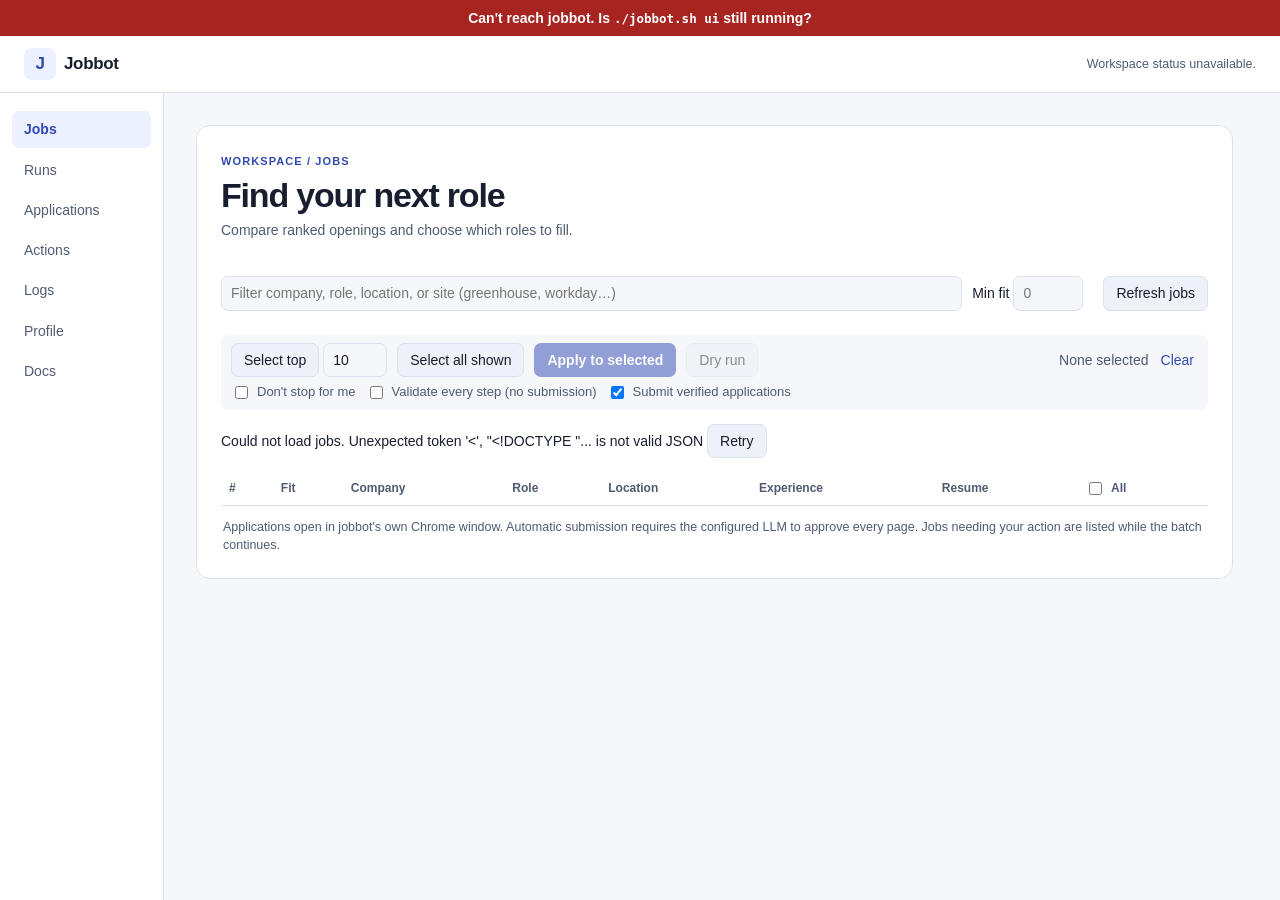
==== jobbot/ui/static/index.html @ e3281ee0 "Require employer-page controls for hosted application steps" ====
<!doctype html>
<html lang="en">
<head>
  <meta charset="utf-8">
  <meta name="viewport" content="width=device-width, initial-scale=1">
  <meta name="jobbot-token" content="__JOBBOT_TOKEN__">
  <title>jobbot</title>
  <link rel="icon" href="favicon.svg" type="image/svg+xml">
  <link rel="stylesheet" href="style.css">
</head>
<body class="dashboard-page">
  <div id="conn-banner" class="conn-banner" role="alert" hidden></div>
  <header class="top">
    <div class="brand"><span class="brand-mark" aria-hidden="true">J</span> Jobbot</div>
    <span class="workspace-mode" id="workspace-mode" hidden></span>
    <div class="status" id="status" aria-label="Workspace connections"></div>
    <button id="account-signout" hidden>Sign out</button>
  </header>

  <div class="workspace">
    <nav class="tabs" role="tablist" aria-label="Jobbot pages">
      <button role="tab" id="nav-jobs" aria-controls="tab-jobs" data-tab="jobs" aria-selected="true">Jobs</button>
      <button role="tab" id="nav-apply" aria-controls="tab-apply" data-tab="apply" aria-selected="false" tabindex="-1">Runs <span class="badge" id="apply-badge" hidden></span></button>
      <button role="tab" id="nav-applications" aria-controls="tab-applications" data-tab="applications" aria-selected="false" tabindex="-1">Applications</button>
      <button role="tab" id="nav-actions" aria-controls="tab-actions" data-tab="actions" aria-selected="false" tabindex="-1">Actions</button>
      <button role="tab" id="nav-logs" aria-controls="tab-logs" data-tab="logs" aria-selected="false" tabindex="-1">Logs</button>
      <button role="tab" id="nav-profile" aria-controls="tab-profile" data-tab="profile" aria-selected="false" tabindex="-1">Profile</button>
      <button role="tab" id="nav-docs" aria-controls="tab-docs" data-tab="docs" aria-selected="false" tabindex="-1">Docs</button>
    </nav>
    <main tabindex="0" aria-label="Workspace content">
      <!-- Jobs -->
      <section class="panel" id="tab-jobs" role="tabpanel" aria-labelledby="nav-jobs">
        <div class="page-heading">
          <span class="eyebrow">Workspace / Jobs</span>
          <h1>Find your next role</h1>
          <p>Compare ranked openings and choose which roles to fill.</p>
        </div>
        <div class="run-strip" id="run-strip" hidden></div>
        <div id="hosted-apply-note" class="workspace-notice" hidden>
          <div><strong>Hosted browser</strong>
            <p>Jobbot fills in Chromium on the host. Review answers or take control of the browser in Runs. Dry runs are view-only.</p></div>
          <button type="button" data-go="docs">View setup guide</button>
        </div>
        <section class="stats" id="stats" aria-label="Application overview"></section>
        <div class="toolbar">
          <input type="search" id="jobs-q" aria-label="Filter jobs" placeholder="Filter company, role, location, or site (greenhouse, workday…)">
          <label>Min fit <input type="number" id="jobs-min" min="0" max="100" step="5" placeholder="0"></label>
          <span class="muted" id="jobs-count"></span>
          <button id="jobs-refresh" title="Sync Gmail, scan every company's job board, then rank the new roles">Refresh jobs</button>
        </div>
        <div class="toolbar"><div class="views" id="jobs-views" role="tablist" aria-label="Which roles"></div></div>
        <p class="refresh-status" id="refresh-status" hidden></p>
        <div class="selbar">
          <div class="toolbar">
            <span class="sel-top"><button id="sel-top">Select top</button><input type="number" id="sel-top-n" min="1" max="500" value="10" aria-label="How many roles to select"></span>
            <button id="sel-all">Select all shown</button>
            <button class="primary" id="apply-selected" disabled>Apply to selected</button>
            <button id="dry-selected" disabled>Dry run</button>
            <button id="notdup-selected" disabled hidden title="These are different openings from the applications they look like">Mark selected as not duplicates</button>
            <span class="sel-state"><span id="sel-count" class="muted">None selected</span>
              <button class="link" id="sel-clear">Clear</button></span>
          </div>

          <div class="toolbar run-options" id="local-run-options">
            <label class="check" title="Never stop: jobs that need you are listed at the end, and each finished application waits for your Submit"><input type="checkbox" id="unattended"> Don't stop for me</label>
            <label class="check" title="Fill and check every page, but never submit"><input type="checkbox" id="validate-steps"> Validate every step (no submission)</label>
            <label class="check" title="Runs without prompts and submits only after the configured LLM approves every field"><input type="checkbox" id="auto-submit" checked> Submit verified applications</label>
          </div>
        </div>
        <div id="run-confirmation" class="prompt" role="region" aria-label="Confirm application run" hidden></div>
        <p id="jobs-load" role="status" hidden></p>
        <div class="table-wrap"><table class="grid" id="jobs-table">
          <thead><tr>
            <th data-sort="n">#</th><th data-sort="fit_score">Fit</th><th data-sort="company">Company</th>
            <th data-sort="title">Role</th><th data-sort="location">Location</th><th data-sort="experience">Experience</th>
            <th>Resume</th><th class="sel-head"><label class="check"><input type="checkbox" id="sel-all-box" aria-label="Select all shown roles"> All</label></th>
          </tr></thead>
          <tbody></tbody>
        </table></div>
        <div class="toolbar" id="jobs-page-controls"><button type="button" id="jobs-more" hidden>Load more</button></div>
        <p class="hint" id="local-run-hint">Applications open in jobbot's own Chrome window. Automatic submission requires the configured LLM to approve every page. Jobs needing your action are listed while the batch continues.</p>
      </section>

      <!-- Apply (live run) -->
      <section class="panel" id="tab-apply" role="tabpanel" aria-labelledby="nav-apply" hidden>
        <div class="page-heading">
          <h1>Application runs</h1>
          <p>Follow progress, review answers, and see which applications need your input.</p>
        </div>
        <p id="run-load" role="status" hidden></p>
        <div class="toolbar run-overview">
          <b id="run-title">No apply run yet</b>
          <span class="pill" id="run-status"></span>
          <span class="muted" id="run-progress"></span>
          <button type="button" id="run-current" hidden>Back to latest run</button>
          <button id="run-stop" hidden>Stop after this step</button>
        </div>
        <div class="run-grid">
          <div class="run-detail">
            <section id="live-preview" class="live-preview" aria-label="Hosted browser" hidden>
              <div class="toolbar">
                <button type="button" class="primary" id="live-open">Take control</button>
                <button type="button" id="live-refresh" hidden>Refresh view</button>
                <button type="button" id="live-release" hidden>Return control and recheck</button>
                <span id="live-spinner" class="live-spinner" aria-hidden="true" hidden></span>
                <span id="live-message" class="muted" role="status"></span>
              </div>
              <div id="live-viewport" hidden>
                <p class="hint" id="live-help">Click the page to use it. Use Tab, arrow keys, or scroll to navigate. Use Return control when you're done.</p>
                <img id="live-image" alt="Live employer browser viewport" tabindex="0" aria-describedby="live-help">
                <div class="toolbar" id="live-scroll-controls">
                  <button type="button" data-live-scroll="-720">Scroll up</button>
                  <button type="button" data-live-scroll="720">Scroll down</button>
                </div>
                <p class="hint" id="live-direct">You are operating the employer page directly. Click Next, Verify, or Submit here on the employer page, then return control.</p>
                <form id="live-text" class="toolbar">
                  <label>Type into the selected field <input id="live-input" type="text" spellcheck="false" maxlength="4000" autocomplete="off"></label>
                  <label class="check"><input type="checkbox" id="live-mask"> Hide text</label>
                  <button type="submit" id="live-send">Type text</button>
                  <button type="button" id="live-tab">Next field</button>
                </form>
              </div>
            </section>
            <details id="page-preview" open hidden><summary>Employer page</summary>
              <img id="page-preview-image" alt="Latest view of the employer’s browser page">
            </details>
            <div id="prompt"></div>
            <div id="needs"></div>
            <details id="run-activity" open hidden><summary>Activity</summary>
              <div id="feed" class="feed"></div>
            </details>
          </div>
          <aside class="run-sidebar">
            <section id="run-queue-card" hidden>
              <h2>Queue</h2>
              <ol id="queue" class="queue"></ol>
            </section>
            <section>
              <h2>Run history</h2>
              <p id="history-message" role="status" hidden></p>
              <ul id="history" class="history run-history"></ul>
            </section>
          </aside>
        </div>
      </section>

      <!-- Applications -->
      <section class="panel" id="tab-applications" role="tabpanel" aria-labelledby="nav-applications" hidden>
        <div class="page-heading">
          <span class="eyebrow">Workspace / Applications</span>
          <h1>Application history</h1>
          <p>Track status, the resume used, and where each record came from.</p>
        </div>
        <div class="toolbar">
          <input type="search" id="apps-q" aria-label="Filter applications" placeholder="Filter by company">
          <select id="apps-status" aria-label="Application status"><option value="">All statuses</option></select>
          <button class="primary" id="apps-add">Add application</button>
          <span class="muted" id="apps-count"></span>
        </div>
        <p id="apps-load" role="status" hidden></p>
        <div class="table-wrap"><table class="grid" id="apps-table">
          <thead><tr>
            <th data-sort="id">#</th><th data-sort="company">Company</th><th data-sort="title">Role</th>
            <th data-sort="status">Status</th><th data-sort="resume">Resume used</th><th data-sort="applied_on">Applied</th><th data-sort="updated_on">Updated</th>
            <th data-sort="source">Source</th>
          </tr></thead>
          <tbody></tbody>
        </table></div>
        <div class="toolbar" id="apps-page-controls"><button type="button" id="apps-more" hidden>Load more</button></div>
      </section>

      <!-- Actions -->
      <section class="panel" id="tab-actions" role="tabpanel" aria-labelledby="nav-actions" hidden>
        <div class="page-heading">
          <h1>Actions</h1>
          <p>Find jobs, rank them against your resumes, and manage Gmail.</p>
        </div>
        <div class="cards">
          <div class="card"><h3>Scan jobs</h3><p>Find new roles on company job boards.</p>
            <button class="primary" data-task="scan">Run scan</button></div>
          <div class="card"><h3>Rank jobs</h3><p>Score new roles against your resumes with the configured model.</p>
            <button class="primary" data-task="rank">Run rank</button></div>
          <div class="card"><h3>Parse resumes</h3><p>Refresh the skills Jobbot extracts from your PDFs.</p>
            <button class="primary" data-task="resumes">Parse resumes</button></div>
          <div class="card"><h3>Gmail <span class="pill" id="gmail-state">Not connected</span></h3><p id="gmail-text">Import application emails, and read verification codes and links for sign-ups.</p>
            <button class="primary" data-task="sync-gmail" id="gmail-sync">Sync Gmail</button>
            <button data-task="gmail-login" id="gmail-login">Connect Gmail</button>
            <button id="gmail-disconnect" hidden>Disconnect Gmail</button></div>
        </div>
        <h2 class="section-title">Recent activity</h2>
        <div id="tasks"></div>
      </section>

      <!-- Logs -->
      <section class="panel" id="tab-logs" role="tabpanel" aria-labelledby="nav-logs" hidden>
        <div class="page-heading">
          <span class="eyebrow">Workspace / Logs</span>
          <h1>Activity logs</h1>
          <p>Inspect application activity and filter by date or text.</p>
        </div>
        <div class="toolbar"><select id="logs-date" aria-label="Log date"></select>
          <input type="search" id="logs-q" aria-label="Filter log lines" placeholder="Filter lines"></div>
        <pre class="log" id="logs"></pre>
      </section>

      <!-- Docs -->
      <section class="panel" id="tab-docs" role="tabpanel" aria-labelledby="nav-docs" hidden>
        <div class="page-heading">
          <span class="eyebrow">Workspace / Docs</span>
          <h1>Jobbot guide</h1>
          <p>Setup, application workflows, and troubleshooting.</p>
        </div>
        <div class="docs-grid"><nav id="docs-nav" class="docs-nav"></nav><article id="docs-page" class="md"></article></div>
      </section>

      <!-- Profile -->
      <section class="panel" id="tab-profile" role="tabpanel" aria-labelledby="nav-profile" hidden>
        <div class="page-heading" id="local-profile-heading">
          <span class="eyebrow">Workspace / Profile</span>
          <h1>Candidate profile</h1>
          <p>Edit your candidate details, resume paths, and fixed answers.</p>
        </div>
        <section id="account-resume" class="resume-library" hidden aria-labelledby="resume-heading">
          <header class="resume-heading">
            <div><span class="eyebrow">Workspace / Profile</span><h1 id="resume-heading">Resume library</h1>
            <p>Manage the PDFs Jobbot uses to rank jobs and review resume details.</p></div>
            <button type="button" class="primary" id="resume-upload-open">＋ Upload PDF</button>
          </header>
          <div class="resume-panel">
            <div class="resume-panel-head"><strong>Your resumes</strong><span id="resume-count" class="muted"></span></div>
            <ul id="resume-list" class="resume-list"></ul>
          </div>
          <p id="resume-list-msg" role="status" hidden></p>
        </section>
        <section class="card" id="employer-auth" hidden>
          <h2>Employer sign-in</h2>
          <p id="employer-auth-state"></p>
          <p>In live runs, Jobbot uses your profile email to try signup first, then sign-in.
            Connect Gmail in Actions to let Jobbot look for verification codes.</p>
          <p class="hint">Set <code>JOBBOT_EMPLOYER_PASSWORD</code> in the host settings or the repository’s private
            <code>.env</code>, then restart the dashboard.</p>
        </section>
        <details id="profile-advanced" class="profile-advanced" open>
          <summary id="profile-editor-heading">Profile YAML</summary>
          <div class="toolbar"><span class="muted" id="profile-path"></span>
            <button class="primary" id="profile-save">Validate and save</button><span id="profile-msg" role="status"></span></div>
          <label for="profile-text" class="sr-only">Profile YAML</label>
          <textarea id="profile-text" spellcheck="false"></textarea>
          <p class="hint" id="local-profile-hint">Your profile is git-ignored and never committed. Saving keeps a backup next to it (<code>profile.yaml.bak</code>).</p>
        </details>
      </section>
    </main>
  </div>

  <dialog id="resume-dialog" class="resume-dialog" aria-labelledby="resume-dialog-title">
    <form id="resume-form">
      <header><h2 id="resume-dialog-title"></h2><p class="muted" id="resume-dialog-description"></p></header>
      <div id="resume-dialog-fields"></div>
      <p id="resume-dialog-error" role="alert" hidden></p>
      <footer><button id="resume-dialog-close" type="button">Cancel</button>
        <button class="primary" id="resume-dialog-submit" type="submit">Save</button></footer>
    </form>
  </dialog>
  <dialog id="resume-preview" class="resume-preview" aria-labelledby="resume-preview-title">
    <header><div><h2 id="resume-preview-title"></h2><p class="muted">PDF preview</p></div>
      <div class="resume-actions"><a id="resume-download" download>Download PDF</a><button id="resume-preview-close" type="button">Close</button></div></header>
    <iframe id="resume-preview-frame" title="Resume PDF"></iframe>
    <p class="muted">If the preview is blank, use Download PDF to open the original.</p>
  </dialog>
  <dialog id="dlg"><form method="dialog" id="dlg-form"></form></dialog>
  <script src="app.js"></script>
</body>
</html>
---- jobbot/ui/static/style.css ----
:root {
  --bg: #f6f7fb; --surface: #ffffff; --text: #181e2d; --muted: #505b72; --border: #dbe1ed;
  --accent: #304ab2; --accent-text: #ffffff; --row-hover: #edf1ff; --notice: #fff1da;
  --good: #13634e; --warn: #855013; --bad: #a82420; --chip: #eef1f7;
  color-scheme: light;
}
@media (prefers-color-scheme: dark) {
  :root {
    --bg: #14161c; --surface: #1c1f27; --text: #eef0f8; --muted: #acb5c9; --border: #373d4d;
    --accent: #afbdff; --accent-text: #151a30; --row-hover: #292f49; --notice: #392c22;
    --good: #8bdec3; --warn: #ffd098; --bad: #ffaaa4; --chip: #282d39;
    color-scheme: dark;
  }
}
* { box-sizing: border-box; }
[hidden] { display: none !important; }
body { margin: 0; background: var(--bg); color: var(--text);
  font: 14px/1.45 -apple-system, BlinkMacSystemFont, "Segoe UI", Roboto, sans-serif; }
code, pre, textarea { font-family: ui-monospace, SFMono-Regular, Menlo, monospace; font-size: 12.5px; }

.top { position: sticky; top: 0; z-index: 2; display: flex; align-items: center; gap: 12px; padding: 12px 24px;
  background: var(--surface); border-bottom: 1px solid var(--border); flex-wrap: wrap; }
.brand { display: inline-flex; align-items: center; gap: 8px; font-weight: 750; letter-spacing: -.02em; font-size: 17px; }
.brand-mark { display: inline-grid; place-items: center; width: 32px; height: 32px; border-radius: 8px;
  background: var(--row-hover); color: var(--accent); font-weight: 750; }
.workspace-mode { font-size: 12px; font-weight: 650; color: var(--accent); background: var(--row-hover);
  border-radius: 20px; padding: 4px 9px; }
.status { margin-left: auto; display: flex; flex-wrap: wrap; gap: 8px; color: var(--muted); font-size: 12.5px; }
.status .dot { display: inline-block; width: 7px; height: 7px; border-radius: 50%; margin-right: 5px; vertical-align: 1px; }

.workspace { display: grid; grid-template-columns: 164px minmax(0, 1fr); min-height: calc(100dvh - 58px); }
.tabs { display: flex; flex-direction: column; align-items: stretch; gap: 4px; padding: 18px 12px;
  border-right: 1px solid var(--border); background: var(--surface); }
.tabs button { border: 0; background: none; color: var(--muted); padding: 8px 12px; border-radius: 7px;
  cursor: pointer; font: inherit; text-align: left; }
.tabs button:hover { background: var(--chip); }
.tabs button[aria-selected="true"] { background: var(--row-hover); color: var(--accent); font-weight: 680; }
main { width: 100%; max-width: 1440px; min-width: 0; margin: 0 auto; padding: clamp(12px, 2.5vw, 32px); }
.page-heading { margin-bottom: 20px; }
.eyebrow { color: var(--accent); font-size: 11px; font-weight: 700; text-transform: uppercase; letter-spacing: .1em; }
.page-heading h1, .account-card h1 { font-size: clamp(24px, 3vw, 34px); line-height: 1.16; letter-spacing: -.035em; margin: 5px 0; }
.page-heading p, .account-card p:not(.eyebrow) { margin: 5px 0 0; color: var(--muted); }
.workspace-notice { display: flex; align-items: center; justify-content: space-between; gap: 10px; flex-wrap: wrap;
  border: 1px solid var(--border); border-radius: 9px; background: var(--notice); padding: 11px 13px; margin: 0 0 14px; }
.workspace-notice strong { color: var(--warn); }
.workspace-notice p { margin: 4px 0 0; }
.account-page main { display: grid; place-items: center; min-height: 90dvh; }
.account-card { width: min(100%, 465px); background: var(--surface); border: 1px solid var(--border);
  border-radius: 16px; padding: clamp(20px, 5vw, 36px); }
.account-card .brand { margin-bottom: 26px; }
.account-card .eyebrow { margin: 0; }
.account-card .primary-link { display: inline-flex; align-items: center; min-height: 44px; margin-top: 20px; padding: 8px 13px;
  color: var(--accent-text); background: var(--accent); font-weight: 650; border-radius: 8px; text-decoration: none; }
.sr-only { position: absolute; width: 1px; height: 1px; overflow: hidden; clip-path: inset(50%); white-space: nowrap; }

.stats { display: grid; grid-template-columns: repeat(auto-fit, minmax(120px, 1fr)); gap: 10px; margin-bottom: 16px; }
.stat { background: var(--surface); border: 1px solid var(--border); border-radius: 10px; padding: 10px 12px; }
.stat .label { color: var(--muted); font-size: 12px; }
.stat .value { font-size: 22px; font-weight: 650; font-variant-numeric: tabular-nums; }

.panel { background: var(--surface); border: 1px solid var(--border); border-radius: 14px; padding: clamp(13px, 2vw, 24px); }
.toolbar { display: flex; gap: 10px; align-items: center; flex-wrap: wrap; margin-bottom: 12px; }
.toolbar input[type="search"] { flex: 1 1 240px; min-width: 0; }
input, select, textarea, button { font: inherit; color: inherit; }
input[type="search"], input[type="number"], input[type="text"], input[type="date"], select, textarea {
  background: var(--bg); border: 1px solid var(--border); border-radius: 7px; padding: 6px 9px; }
input[type="number"] { width: 70px; }
label.check { display: flex; gap: 6px; align-items: center; color: var(--muted); }
button { background: var(--chip); border: 1px solid var(--border); border-radius: 7px; padding: 6px 12px; cursor: pointer; }
button.primary { background: var(--accent); color: var(--accent-text); border-color: transparent; font-weight: 600; }
button:disabled { opacity: 0.5; cursor: default; }
button.link { background: none; border: 0; color: var(--accent); padding: 2px 4px; }
.muted { color: var(--muted); }
.hint { color: var(--muted); font-size: 12.5px; margin: 12px 2px 0; }

.table-wrap { overflow-x: auto; }
table.grid { width: 100%; border-collapse: collapse; }
.grid th { text-align: left; font-weight: 600; color: var(--muted); font-size: 12px; padding: 7px 8px;
  border-bottom: 1px solid var(--border); white-space: nowrap; cursor: pointer; user-select: none; }
.grid th.sorted::after { content: " ↓"; } .grid th.sorted.asc::after { content: " ↑"; }
.grid td { padding: 8px; border-bottom: 1px solid var(--border); vertical-align: top; }
.grid tbody tr:hover { background: var(--row-hover); }
.grid tbody tr.clickable { cursor: pointer; }
.grid td.num { font-variant-numeric: tabular-nums; white-space: nowrap; }
.role a { color: var(--text); text-decoration: none; font-weight: 550; }
.role a:hover { text-decoration: underline; }
.reason { color: var(--muted); font-size: 12.5px; margin-top: 3px; }
.dim { opacity: 0.55; }

.fit { display: inline-block; min-width: 34px; text-align: center; border-radius: 6px; padding: 1px 6px; font-weight: 650;
  font-variant-numeric: tabular-nums; background: var(--chip); }
.fit.high { color: var(--good); } .fit.mid { color: var(--warn); } .fit.low { color: var(--bad); }
.pill { display: inline-block; border-radius: 999px; padding: 1px 8px; font-size: 12px; background: var(--chip); white-space: nowrap; }
.pill.applied, .pill.offer { color: var(--good); } .pill.interview, .pill.assessment { color: var(--accent); }
.pill.rejected, .pill.withdrawn, .pill.ghosted { color: var(--muted); } .pill.maybe { color: var(--warn); }

.cards { display: grid; grid-template-columns: repeat(auto-fit, minmax(min(100%, 230px), 1fr)); gap: 12px; }
.card { border: 1px solid var(--border); border-radius: 10px; padding: 14px; background: var(--bg); }
.card h3 { margin: 0 0 4px; font-size: 15px; } .card p { margin: 0 0 12px; color: var(--muted); }
.card button + button { margin-left: 6px; }
.section-title { font-size: 14px; margin: 20px 0 8px; }
.task { border: 1px solid var(--border); border-radius: 10px; margin-bottom: 10px; overflow: hidden; }
.task-head { display: flex; gap: 10px; align-items: center; padding: 8px 12px; background: var(--bg); }
.task-head .when { margin-left: auto; color: var(--muted); font-size: 12px; }
pre.log, .task pre { margin: 0; padding: 10px 12px; max-height: 60vh; overflow: auto; white-space: pre-wrap; word-break: break-word; }
.task pre { max-height: 260px; }
pre.log .warn { color: var(--bad); } pre.log .head { font-weight: 700; color: var(--accent); }
textarea#profile-text { width: 100%; min-height: 38vh; resize: vertical; line-height: 1.5; }

dialog { border: 1px solid var(--border); border-radius: 12px; background: var(--surface); color: var(--text);
  width: min(640px, calc(100vw - 32px)); padding: 0; }
dialog::backdrop { background: rgba(0, 0, 0, 0.35); }
dialog form { padding: 18px; }
dialog h2 { margin: 0 0 4px; font-size: 17px; }
dialog .row { display: flex; flex-direction: column; gap: 4px; margin: 10px 0; }
dialog .row label { color: var(--muted); font-size: 12.5px; }
dialog .actions { display: flex; gap: 8px; justify-content: flex-end; margin-top: 16px; }
dialog ol.history { padding-left: 18px; color: var(--muted); max-height: 220px; overflow: auto; }
.empty { color: var(--muted); padding: 24px; text-align: center; }

.badge { display: inline-block; min-width: 8px; height: 8px; border-radius: 50%; background: var(--bad); margin-left: 4px; vertical-align: 2px; }
.refresh-status { margin: -4px 2px 10px; color: var(--muted); font-size: 12.5px; overflow: hidden; text-overflow: ellipsis; white-space: nowrap; }
.refresh-status.bad { color: var(--bad); }
.selbar { padding: 8px 10px; background: var(--bg); border-radius: 8px; margin-bottom: 12px; }
.selbar .toolbar { margin-bottom: 0; }
.selbar .run-options { margin-top: 6px; font-size: 13px; }
.sel-state { margin-left: auto; display: inline-flex; gap: 8px; align-items: center; white-space: nowrap; }
.sel-state .link.invisible { visibility: hidden; }
.grid th.sel-head { cursor: default; }
.run-grid { display: grid; grid-template-columns: minmax(0, 1fr) 300px; gap: 16px; }
.prompt { border: 2px solid var(--accent); border-radius: 12px; padding: 14px; background: var(--bg); }
.prompt h4 { margin: 0 0 4px; font-size: 13px; color: var(--accent); text-transform: uppercase; letter-spacing: .04em; }
.prompt .q { font-size: 15px; margin: 4px 0 10px; white-space: pre-wrap; }
.prompt .reason { margin-bottom: 10px; }
.prompt .opts { display: flex; flex-wrap: wrap; gap: 8px; margin: 8px 0; }
.prompt textarea, .prompt input[type="text"] { width: 100%; }
.prompt .actions { display: flex; flex-wrap: wrap; gap: 8px; margin-top: 10px; }
.prompt.final { border-color: var(--good); }
.feed { display: flex; flex-direction: column; gap: 6px; max-height: 60vh; overflow: auto; }
.ev { border-left: 3px solid var(--border); padding: 4px 10px; }
.ev.warn { border-color: var(--bad); } .ev.job { border-color: var(--accent); font-weight: 600; margin-top: 8px; }
.ev.report { border-color: var(--good); } .ev.report.bad { border-color: var(--warn); }
.ev .t { color: var(--muted); font-size: 11.5px; margin-right: 6px; font-weight: 400; }
.ev ul { margin: 4px 0 0; padding-left: 18px; color: var(--muted); font-size: 12.5px; }
.ev ul li b { color: var(--text); font-weight: 550; }
.queue { padding-left: 20px; margin: 0; } .queue li { margin: 6px 0; }
.queue li.now { font-weight: 650; } .queue .sub { color: var(--muted); font-size: 12px; display: block; }

.docs-grid { display: grid; grid-template-columns: 200px minmax(0, 1fr); gap: 20px; }
.docs-nav { display: flex; flex-direction: column; gap: 2px; position: sticky; top: 70px; align-self: start; }
.docs-nav a { color: var(--muted); text-decoration: none; padding: 5px 8px; border-radius: 6px; }
.docs-nav a.on, .docs-nav a:hover { background: var(--chip); color: var(--text); }
.md { line-height: 1.6; max-width: 820px; overflow-wrap: anywhere; }
.md h1 { font-size: 22px; margin: 4px 0 12px; } .md h2 { font-size: 17px; margin: 24px 0 8px; } .md h3 { font-size: 15px; margin: 18px 0 6px; }
.md code { background: var(--chip); padding: 1px 5px; border-radius: 4px; }
.md pre { background: var(--bg); border: 1px solid var(--border); border-radius: 8px; padding: 10px 12px; overflow-x: auto; }
.md pre code { background: none; padding: 0; }
.md a { color: var(--accent); }
.md blockquote { margin: 10px 0; padding: 6px 12px; border-left: 3px solid var(--accent); background: var(--bg); }
.md table { margin: 10px 0; } .md hr { border: 0; border-top: 1px solid var(--border); margin: 18px 0; }

.run-strip { margin: -4px 0 12px; padding: 8px 12px; border-radius: 8px; background: var(--chip); }
.run-strip.waiting { background: var(--bg); border: 2px solid var(--accent); }
.needs { border: 1px solid var(--border); border-radius: 12px; padding: 12px 14px; margin-top: 12px; }
.needs h4 { margin: 0 0 6px; color: var(--warn); }
.needs ul { margin: 0 0 8px; padding-left: 18px; } .needs li { margin: 8px 0; }
.needs li a { margin-right: 10px; }
.history li { font-weight: 400; }

.views { display: flex; flex-wrap: wrap; gap: 4px; }
.views button { background: none; border: 1px solid var(--border); border-radius: 999px; padding: 4px 10px; color: var(--muted); }
.views button[aria-selected="true"] { background: var(--accent); border-color: transparent; color: var(--accent-text); font-weight: 600; }
.views .n { font-variant-numeric: tabular-nums; opacity: .8; margin-left: 2px; }
.dup { margin-top: 4px; font-size: 12.5px; color: var(--warn); }
.dup button.link { font-size: 12.5px; padding: 0 4px; }

@media (max-width: 800px) {
  .workspace { grid-template-columns: minmax(0, 1fr); }
  .tabs { flex-direction: row; flex-wrap: wrap; padding: 8px 12px; border-right: 0; border-bottom: 1px solid var(--border); }
  .tabs button { padding-inline: 9px; }
}
@media (max-width: 720px) {
  .docs-grid { grid-template-columns: 1fr; } .docs-nav { position: static; flex-direction: row; flex-wrap: wrap; }
  .run-grid { grid-template-columns: 1fr; }
  .top { gap: 8px; padding: 10px 16px; } .status { margin-left: 0; width: 100%; }
  main { padding: 12px 16px 32px; }
  .stats { grid-template-columns: repeat(auto-fit, minmax(90px, 1fr)); gap: 6px; }
  .stat { padding: 6px 8px; } .stat .label { font-size: 10.5px; } .stat .value { font-size: 16px; }
  .panel { padding: 10px; }
  /* tables become stacked cards */
  .grid thead { display: none; }
  .grid, .grid tbody, .grid tr, .grid td { display: block; width: 100%; }
  .grid tr { border-bottom: 1px solid var(--border); padding: 8px 2px; }
  .grid td { border: 0; padding: 2px 0; }
  .grid td:first-child { display: none; }
  #jobs-table td:nth-child(2) { float: right; width: auto; }
  #jobs-table td:nth-child(3), #apps-table td:nth-child(2) { font-weight: 600; }
  #jobs-table td:nth-child(5), #jobs-table td:nth-child(6), #jobs-table td:nth-child(7) {
    display: inline-block; width: auto; margin-right: 10px; color: var(--muted); font-size: 12.5px; }
  #apps-table td:nth-child(4), #apps-table td:nth-child(5), #apps-table td:nth-child(6), #apps-table td:nth-child(7) {
    display: inline-block; width: auto; margin-right: 10px; font-size: 12.5px; }
}
.prompt-job { font-weight: 600; margin: -4px 0 6px; }
.prompt .problems { margin: 6px 0 10px; padding-left: 18px; color: var(--bad); font-size: 13px; }
.conn-banner { background: var(--bad); color: #fff; padding: 8px 16px; text-align: center; font-weight: 600; }
.conn-banner button { margin-left: 10px; }
#jobs-count { margin-left: auto; }
.sel-top { display: inline-flex; gap: 4px; align-items: center; }
.sel-top input { width: 64px; }

/* Hosted resume library. Profile YAML remains available below the library. */
.resume-library { padding: 14px 14px 6px; }
.resume-heading, .resume-panel-head, .resume-preview header { display: flex; justify-content: space-between; align-items: center; gap: 12px; flex-wrap: wrap; }
.resume-heading { margin-bottom: 20px; }
.resume-heading h1 { font-size: clamp(23px, 3vw, 32px); letter-spacing: -.035em; line-height: 1.16; margin: 4px 0; }
.resume-heading p, .resume-dialog header p, .resume-preview p { margin: 4px 0 0; color: var(--muted); }
.resume-panel { border: 1px solid var(--border); border-radius: 11px; }
.resume-panel-head { padding: 12px 14px; }
.resume-list { list-style: none; padding: 0; margin: 0; }
.resume-row { display: grid; grid-template-columns: minmax(155px, 1fr) minmax(120px, .5fr) auto; gap: 10px;
  align-items: center; padding: 12px 14px; border-top: 1px solid var(--border); }
.resume-identity, .resume-actions { display: flex; align-items: center; gap: 8px; min-width: 0; }
.resume-identity strong, .resume-identity code { display: block; overflow-wrap: anywhere; }
.resume-identity code { color: var(--muted); font-size: 11px; }
.resume-file-icon { display: grid; place-items: center; width: 35px; height: 40px; flex: none; border-radius: 7px;
  background: var(--row-hover); color: var(--accent); font-size: 10px; font-weight: 700; }
.resume-badge { width: max-content; max-width: 100%; background: var(--chip); color: var(--muted); border-radius: 99px; padding: 3px 9px; font-size: 12px; }
.resume-badge.active { color: var(--good); background: color-mix(in srgb, var(--good) 12%, var(--surface)); }
.resume-badge.missing { color: var(--warn); background: color-mix(in srgb, var(--warn) 12%, var(--surface)); }
.resume-actions { flex-wrap: wrap; justify-content: flex-end; }
.resume-more { position: relative; }
.resume-more summary { list-style: none; border: 1px solid var(--border); border-radius: 7px; background: var(--chip);
  padding: 6px 10px; cursor: pointer; }
.resume-more summary::-webkit-details-marker { display: none; }
.resume-menu { position: absolute; z-index: 3; top: calc(100% + 4px); right: 0; min-width: 174px;
  display: grid; padding: 4px; background: var(--surface); border: 1px solid var(--border); border-radius: 8px;
  box-shadow: 0 6px 16px color-mix(in srgb, var(--text) 15%, transparent); }
.resume-menu button { text-align: left; border-color: transparent; background: none; }
.resume-menu button:hover { background: var(--row-hover); }
.resume-empty { display: grid; gap: 4px; padding: 24px 14px; border-top: 1px solid var(--border); }
.resume-empty span, .resume-dialog small { color: var(--muted); }
#resume-list-msg { color: var(--good); margin: 10px 0 0; }
#resume-list-msg.resume-error, #resume-dialog-error, .resume-danger { color: var(--bad); }
.profile-advanced { margin: 12px 14px; }
.profile-advanced summary { color: var(--muted); cursor: pointer; padding: 8px 0; }
.resume-dialog { width: min(460px, calc(100% - 24px)); }
.resume-dialog label:not(.resume-check) { display: grid; gap: 4px; margin: 12px 0; }
.resume-dialog input[type="file"] { max-width: 100%; }
.resume-dialog footer { display: flex; justify-content: flex-end; gap: 8px; margin-top: 18px; }
.resume-check { display: flex; align-items: baseline; gap: 6px; margin-top: 12px; }
.resume-dialog .danger { background: var(--bad); color: var(--surface); }
.resume-preview { width: min(920px, calc(100% - 24px)); padding: 16px; }
.resume-preview iframe { width: 100%; height: min(68vh, 720px); margin-top: 12px; border: 1px solid var(--border); border-radius: 6px; }
.resume-preview a { color: var(--accent); }
@media (max-width: 690px) {
  .resume-library { padding: 8px 0; }
  .resume-row { grid-template-columns: minmax(0, 1fr) auto; }
  .resume-row .resume-actions { grid-column: 1 / -1; justify-content: flex-start; }
  .profile-advanced { margin-inline: 0; }
}
@media (pointer: coarse) {
  .tabs button, .resume-library button, .resume-dialog button, .resume-more summary, .resume-preview button { min-height: 44px; }
}

:where(button, a, input, select, textarea, summary):focus-visible { outline: 2px solid var(--accent); outline-offset: 2px; }

.field-review { border: 1px solid var(--border); border-radius: 8px; margin: 10px 0; padding: 8px 10px; }
.field-review summary { color: var(--accent); font-weight: 650; cursor: pointer; }
.field-review dl { margin: 6px 0 0; }
.field-review dl > div { display: grid; grid-template-columns: minmax(0, 1fr) minmax(0, 1fr); gap: 6px 10px;
  border-top: 1px solid var(--border); padding: 6px 0; overflow-wrap: anywhere; }
.field-review dt { font-weight: 650; }
.field-review dd { margin: 0; }
.field-review .pill { white-space: normal; }
.submit-review { margin: 12px 0 0; }
.submit-review .actions { margin: 0; }
@media (max-width: 480px) { .field-review dl > div { grid-template-columns: 1fr; } }

.live-preview { margin: 12px 0; padding: 12px; border: 1px solid var(--border); border-radius: 10px; background: var(--bg); }
.live-preview .toolbar { margin-bottom: 0; }
#live-image { display: block; width: 100%; height: auto; border: 1px solid var(--border); border-radius: 6px; margin: 8px 0; }
#live-input { max-width: 100%; background: var(--surface); border: 1px solid var(--border); border-radius: 6px; padding: 6px; }

/* The dashboard shell owns the viewport. Only the workspace content scrolls. */
.dashboard-page { display: flex; flex-direction: column; height: 100dvh; overflow: hidden; }
.dashboard-page > .top, .dashboard-page > .conn-banner { flex: none; }
.dashboard-page .workspace { flex: 1; min-height: 0; grid-template-rows: minmax(0, 1fr); }
.dashboard-page .workspace > main { min-height: 0; overflow-y: auto; scrollbar-gutter: stable; overscroll-behavior-y: contain; }
.dashboard-page .tabs { min-height: 0; overflow-y: auto; }
#tab-actions { background: transparent; border: 0; padding: 0; }
#tab-actions .page-heading { position: sticky; top: 0; z-index: 2; background: var(--bg); padding: 10px 0; }
#tab-actions .section-title { font-size: 17px; }
.task { background: var(--surface); }
.task-head { padding: 12px 16px 6px; background: none; }
.task-head .when { display: block; margin: 2px 0 0; }
.task-head .pill { margin-left: auto; }
.task-body { padding: 0 16px 12px; }
.task-body p { margin: 5px 0; color: var(--muted); overflow-wrap: anywhere; }
.task-body details { border-top: 1px solid var(--border); margin-top: 10px; padding-top: 8px; }
.task-body summary { color: var(--accent); cursor: pointer; }
.task-results { list-style: none; margin: 0; padding: 0; }
.task-results li { display: flex; flex-wrap: wrap; justify-content: space-between; gap: 4px 16px; padding: 9px 0; border-bottom: 1px solid var(--border); }
.task-results li:last-child { border-bottom: 0; }
.task-results small { display: block; color: var(--muted); }
.task-results span { color: var(--muted); }
@media (max-width: 800px) {
  .dashboard-page .workspace { grid-template-rows: auto minmax(0, 1fr); }
}

#tab-apply { background: transparent; border: 0; padding: 0; }
.run-overview, .run-detail, .run-sidebar > section {
  background: var(--surface); border: 1px solid var(--border); border-radius: 10px; padding: 14px 16px;
}
.run-overview { margin-bottom: 14px; }
.run-detail, .run-sidebar { min-width: 0; }
.run-sidebar { display: grid; align-content: start; gap: 12px; }
.run-sidebar h2 { font-size: 15px; margin: 0 0 8px; }
.run-history { list-style: none; padding: 0; margin: 0; }
.run-history li { display: flex; align-items: flex-start; justify-content: space-between; gap: 8px; padding: 8px; border-radius: 7px; }
.run-history li + li { margin-top: 3px; }
.run-history .selected { background: var(--row-hover); }
.run-history button.link { text-align: left; padding: 0; }
.run-history .sub { display: block; color: var(--muted); font-size: 12px; overflow-wrap: anywhere; }
.run-delete { color: var(--muted); font-size: 12px; padding: 4px 7px; }
.run-delete:hover { color: var(--bad); }
#history-message { margin: 4px 0 8px; color: var(--muted); }
#run-activity { margin-top: 14px; }
#run-activity > summary { cursor: pointer; font-weight: 650; margin-bottom: 8px; }

#page-preview { margin: 0 0 14px; }
#page-preview > summary { cursor: pointer; font-weight: 650; margin-bottom: 8px; }
#page-preview-image { display: block; width: 100%; height: auto; border: 1px solid var(--border); border-radius: 8px; }
.correction-panel summary { cursor: pointer; font-weight: 650; }
.correction-editor { display: grid; gap: 8px; margin-top: 12px; min-width: 0; }
.correction-editor label { font-weight: 600; }
.correction-editor select, .correction-editor input, .correction-editor textarea { width: 100%; min-width: 0; }
.correction-editor .actions { margin-top: 4px; }
#correction-status { color: var(--muted); }
.field-review dl { max-height: min(45vh, 420px); overflow-y: auto; scrollbar-gutter: stable; }

.live-spinner { width: 16px; height: 16px; border: 2px solid var(--border); border-top-color: var(--accent);
  border-radius: 50%; animation: live-spin .8s linear infinite; }
@keyframes live-spin { to { transform: rotate(360deg); } }
@media (prefers-reduced-motion: reduce) { .live-spinner { animation: none; } }
#live-image { user-select: none; -webkit-user-drag: none; cursor: crosshair; }
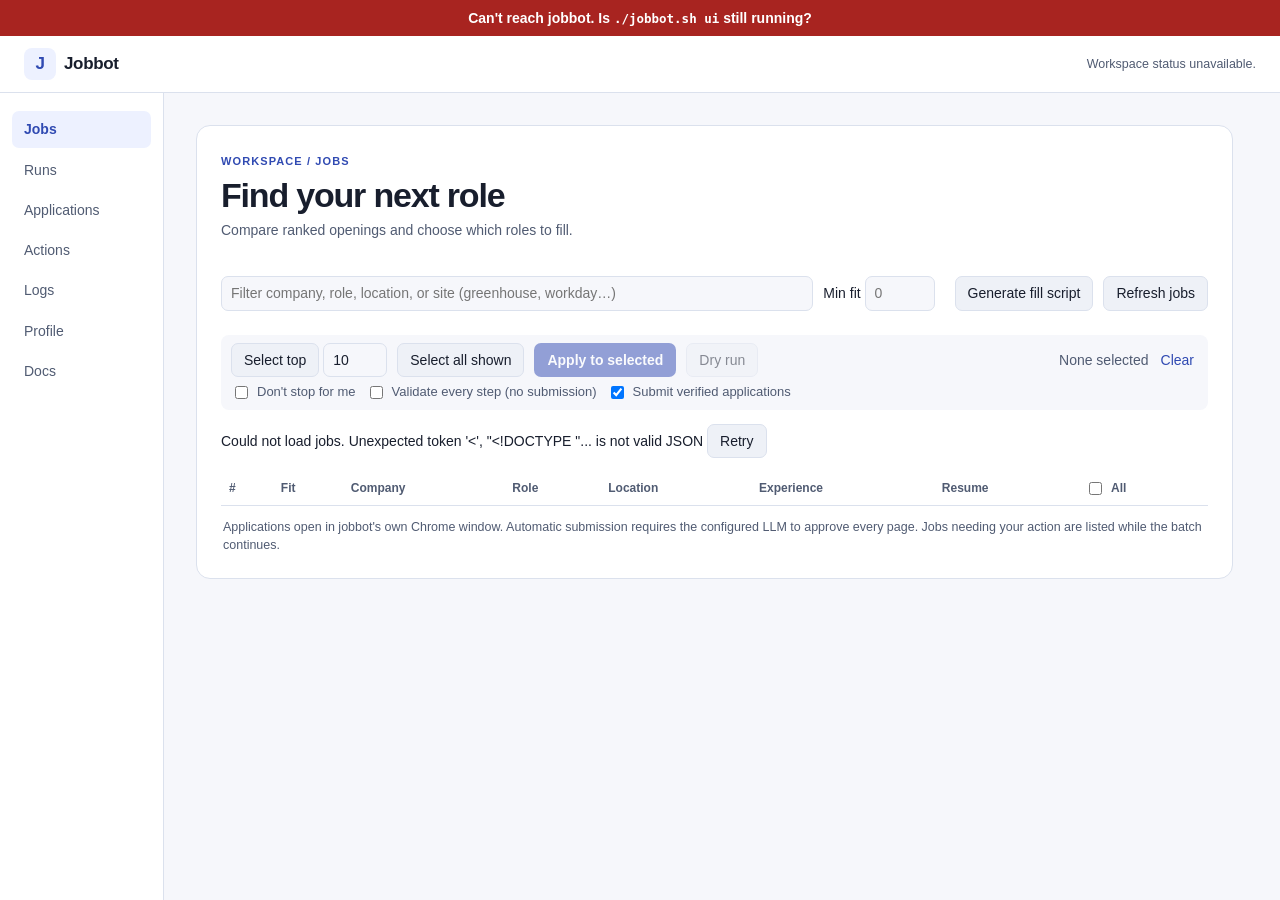
==== commit 09bee2cd: "Add employer fill script and manual application tracking" ====
--- a/jobbot/ui/static/index.html
+++ b/jobbot/ui/static/index.html
@@ -46,6 +46,7 @@
           <input type="search" id="jobs-q" aria-label="Filter jobs" placeholder="Filter company, role, location, or site (greenhouse, workday…)">
           <label>Min fit <input type="number" id="jobs-min" min="0" max="100" step="5" placeholder="0"></label>
           <span class="muted" id="jobs-count"></span>
+          <button type="button" id="fill-script">Generate fill script</button>
           <button id="jobs-refresh" title="Sync Gmail, scan every company's job board, then rank the new roles">Refresh jobs</button>
         </div>
         <div class="toolbar"><div class="views" id="jobs-views" role="tablist" aria-label="Which roles"></div></div>
@@ -269,5 +270,16 @@
   </dialog>
   <dialog id="dlg"><form method="dialog" id="dlg-form"></form></dialog>
   <script src="app.js"></script>
+  <dialog id="fill-script-dialog">
+    <h2>Fill contact fields on the employer page</h2>
+    <p>Open the application form, then run this script in that tab’s developer console. It contains your contact details. Review filled fields before continuing.</p>
+    <label for="fill-script-source">Script</label>
+    <textarea id="fill-script-source" rows="10" readonly></textarea>
+    <div class="actions">
+      <button type="button" id="copy-fill-script">Copy script</button>
+      <form method="dialog"><button>Close</button></form>
+    </div>
+    <p role="status"></p>
+  </dialog>
 </body>
 </html>
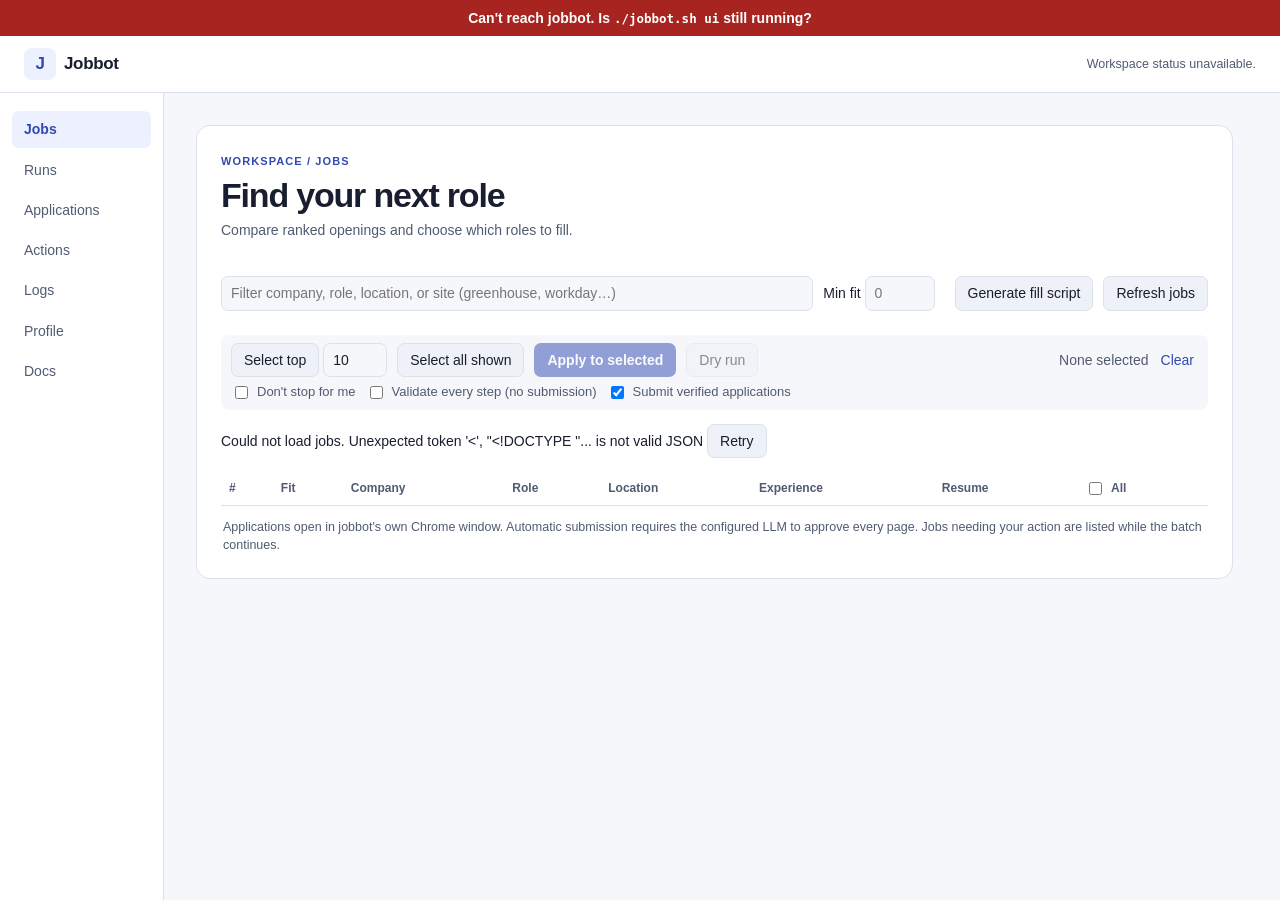
==== commit bcebbed5: "Expose live employer buttons beside the preview" ====
--- a/jobbot/ui/static/index.html
+++ b/jobbot/ui/static/index.html
@@ -108,6 +108,10 @@
               </div>
               <div id="live-viewport" hidden>
                 <p class="hint" id="live-help">Click the page to use it. Use Tab, arrow keys, or scroll to navigate. Use Return control when you're done.</p>
+                <section id="live-buttons" hidden>
+                  <h4>Employer page buttons</h4>
+                  <div class="toolbar" id="live-button-list"></div>
+                </section>
                 <img id="live-image" alt="Live employer browser viewport" tabindex="0" aria-describedby="live-help">
                 <div class="toolbar" id="live-scroll-controls">
                   <button type="button" data-live-scroll="-720">Scroll up</button>
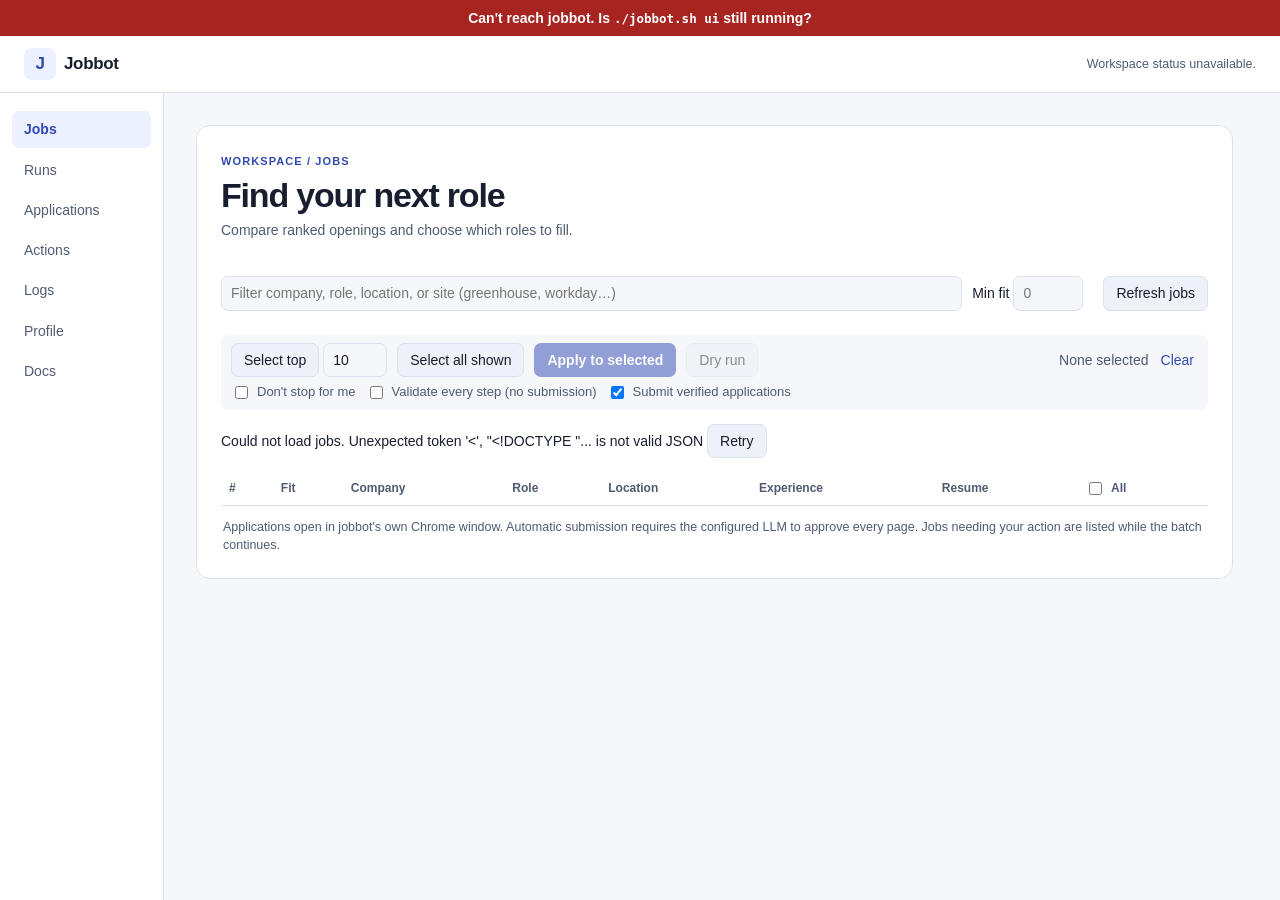
==== commit 2f07e457: "Make applied tracking explicit in Jobs and Runs" ====
--- a/jobbot/ui/static/index.html
+++ b/jobbot/ui/static/index.html
@@ -46,7 +46,6 @@
           <input type="search" id="jobs-q" aria-label="Filter jobs" placeholder="Filter company, role, location, or site (greenhouse, workday…)">
           <label>Min fit <input type="number" id="jobs-min" min="0" max="100" step="5" placeholder="0"></label>
           <span class="muted" id="jobs-count"></span>
-          <button type="button" id="fill-script">Generate fill script</button>
           <button id="jobs-refresh" title="Sync Gmail, scan every company's job board, then rank the new roles">Refresh jobs</button>
         </div>
         <div class="toolbar"><div class="views" id="jobs-views" role="tablist" aria-label="Which roles"></div></div>
@@ -274,16 +273,5 @@
   </dialog>
   <dialog id="dlg"><form method="dialog" id="dlg-form"></form></dialog>
   <script src="app.js"></script>
-  <dialog id="fill-script-dialog">
-    <h2>Fill contact fields on the employer page</h2>
-    <p>Open the application form, then run this script in that tab’s developer console. It contains your contact details. Review filled fields before continuing.</p>
-    <label for="fill-script-source">Script</label>
-    <textarea id="fill-script-source" rows="10" readonly></textarea>
-    <div class="actions">
-      <button type="button" id="copy-fill-script">Copy script</button>
-      <form method="dialog"><button>Close</button></form>
-    </div>
-    <p role="status"></p>
-  </dialog>
 </body>
 </html>
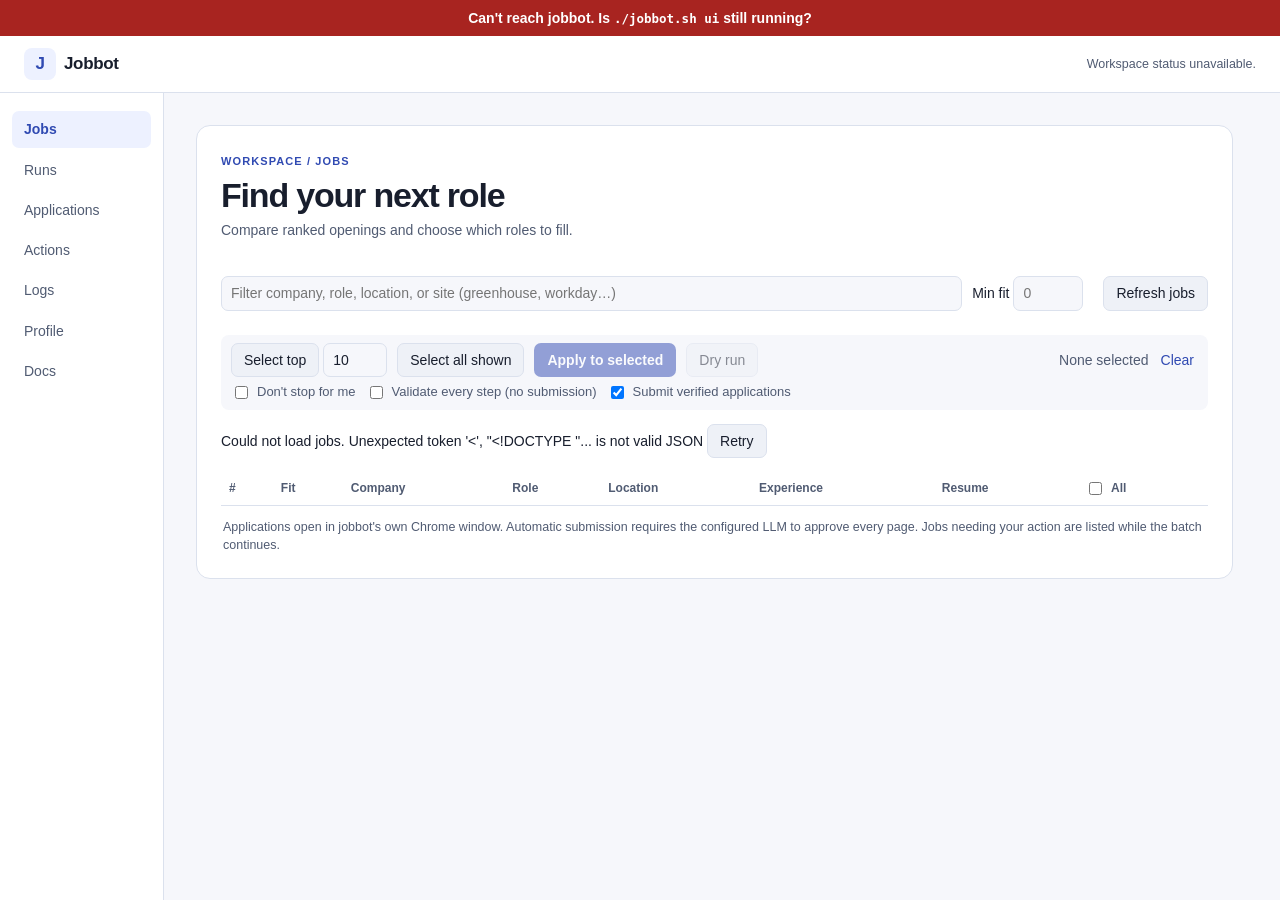
==== commit b116be68: "Show all jobs and handle job views locally" ====
--- a/jobbot/ui/static/index.html
+++ b/jobbot/ui/static/index.html
@@ -77,7 +77,7 @@
           </tr></thead>
           <tbody></tbody>
         </table></div>
-        <div class="toolbar" id="jobs-page-controls"><button type="button" id="jobs-more" hidden>Load more</button></div>
+        <div class="toolbar" id="jobs-page-controls"></div>
         <p class="hint" id="local-run-hint">Applications open in jobbot's own Chrome window. Automatic submission requires the configured LLM to approve every page. Jobs needing your action are listed while the batch continues.</p>
       </section>
 
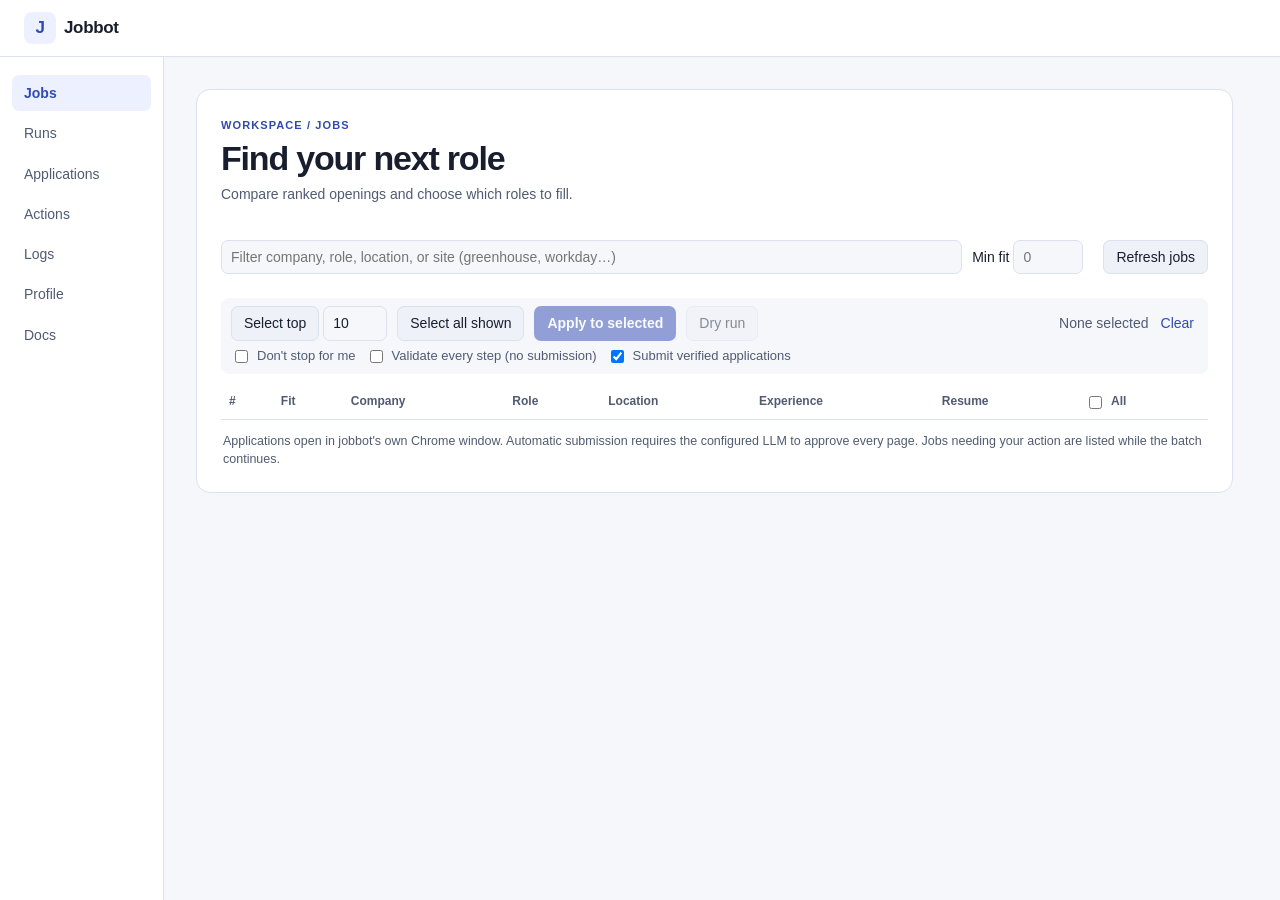
==== commit d0f6d25b: "Load shared HTML utility script before dashboard application" ====
--- a/jobbot/ui/static/index.html
+++ b/jobbot/ui/static/index.html
@@ -272,6 +272,7 @@
     <p class="muted">If the preview is blank, use Download PDF to open the original.</p>
   </dialog>
   <dialog id="dlg"><form method="dialog" id="dlg-form"></form></dialog>
+  <script src="html_utils.js"></script>
   <script src="app.js"></script>
 </body>
 </html>
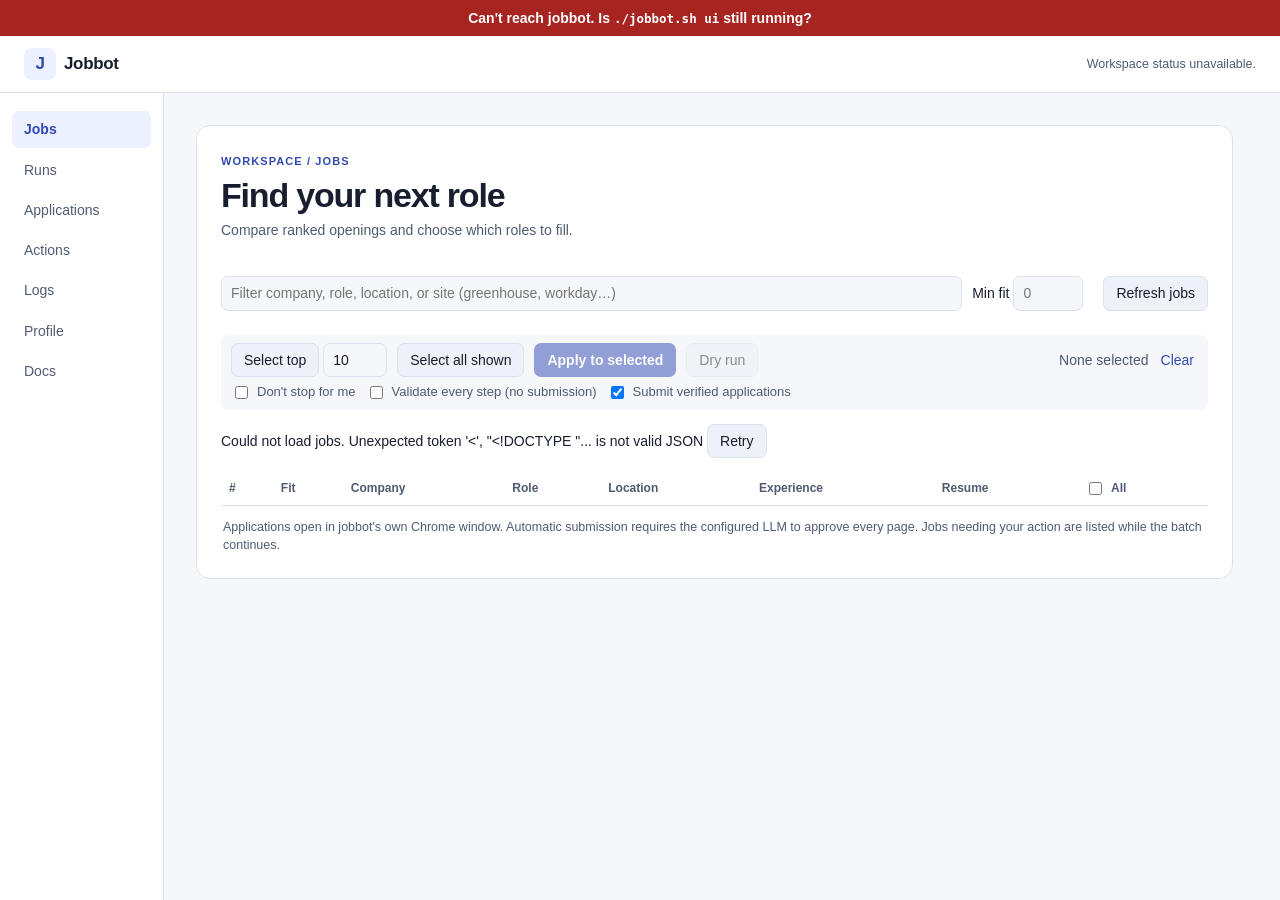
==== commit f35c1829: "Load dashboard network module before application script" ====
--- a/jobbot/ui/static/index.html
+++ b/jobbot/ui/static/index.html
@@ -273,6 +273,7 @@
   </dialog>
   <dialog id="dlg"><form method="dialog" id="dlg-form"></form></dialog>
   <script src="html_utils.js"></script>
+  <script src="network.js"></script>
   <script src="app.js"></script>
 </body>
 </html>
